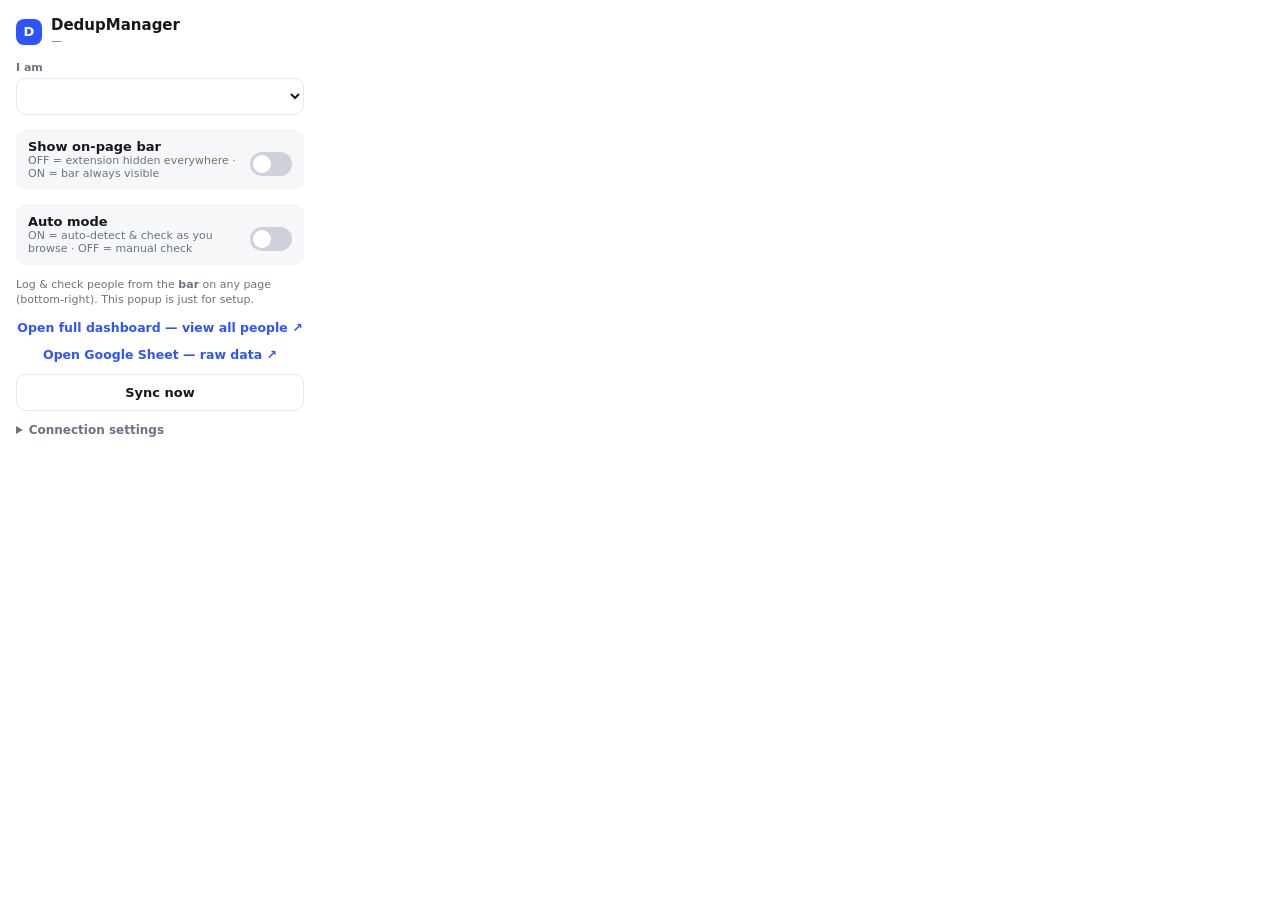
==== extension/popup.html @ a43bbcd6 "feat(extension): add "Open Google Sheet" link in popup The Sheet is the source of truth, so the popu" ====
<!DOCTYPE html>
<html>
<head>
<meta charset="utf-8">
<style>
  :root{--accent:#2f54ff;--line:#e6e8ec;--muted:#6b7280;--ink:#16181d}
  *{box-sizing:border-box}
  body{width:320px;margin:0;padding:16px;font-family:'Plus Jakarta Sans',system-ui,-apple-system,sans-serif;
    color:var(--ink);font-size:13px;background:#fff}
  .top{display:flex;align-items:center;gap:9px;margin-bottom:14px}
  .logo{width:26px;height:26px;border-radius:8px;background:var(--accent);color:#fff;
    display:grid;place-items:center;font-weight:800}
  h1{font-size:15px;margin:0;font-weight:800}
  .sync{font-size:11px;color:var(--muted)}
  label{display:block;font-weight:700;font-size:11px;color:var(--muted);margin:12px 0 4px}
  input,select{width:100%;font-family:inherit;font-size:13px;padding:9px 10px;
    border:1px solid var(--line);border-radius:9px;outline:none;background:#fff;color:var(--ink)}
  input:focus,select:focus{border-color:var(--accent);box-shadow:0 0 0 3px #eef1ff}
  .btn{width:100%;margin-top:12px;border:0;border-radius:9px;padding:10px;font-family:inherit;
    font-weight:700;font-size:13px;cursor:pointer;background:var(--accent);color:#fff}
  .btn.ghost{background:#fff;color:var(--ink);border:1px solid var(--line);margin-top:8px}
  .toggle{display:flex;align-items:center;justify-content:space-between;
    margin-top:14px;padding:10px 12px;background:#f6f7f9;border-radius:10px}
  .toggle b{font-size:13px}.toggle .d{font-size:11px;color:var(--muted)}
  .switch{position:relative;width:42px;height:24px;flex:none}
  .switch input{opacity:0;width:0;height:0}
  .slider{position:absolute;inset:0;background:#cdd2da;border-radius:20px;transition:.15s;cursor:pointer}
  .slider:before{content:"";position:absolute;width:18px;height:18px;left:3px;top:3px;background:#fff;border-radius:50%;transition:.15s}
  .switch input:checked+.slider{background:var(--accent)}
  .switch input:checked+.slider:before{transform:translateX(18px)}
  details{margin-top:12px}summary{font-size:12px;color:var(--muted);cursor:pointer;font-weight:700}
  .msg{font-size:12px;color:var(--muted);margin-top:8px;min-height:15px;font-weight:600}
  hr{border:0;border-top:1px solid var(--line);margin:14px 0}
  .row2{display:flex;gap:8px}.row2>div{flex:1}
  .hint{font-size:11px;color:var(--muted);margin-top:7px;line-height:1.4}
  .dashlink{display:block;text-align:center;margin:12px 0 4px;font-size:12.5px;font-weight:700;color:var(--accent);text-decoration:none}
  .dashlink:hover{text-decoration:underline}
  details#logDet{margin-top:14px;border:1px solid var(--line);border-radius:12px;padding:12px;background:#fbfbfd}
  details#logDet>summary{font-weight:800;color:var(--ink);font-size:13px;margin-bottom:4px}
</style>
</head>
<body>
  <div class="top">
    <div class="logo">D</div>
    <div style="flex:1"><h1>DedupManager</h1><div class="sync" id="sync">—</div></div>
  </div>

  <label>I am</label>
  <select id="me"></select>

  <div class="toggle">
    <div><b>Show on-page bar</b><div class="d">OFF = extension hidden everywhere · ON = bar always visible</div></div>
    <label class="switch"><input type="checkbox" id="enabled"><span class="slider"></span></label>
  </div>

  <div class="toggle" id="activeRow">
    <div><b>Auto mode</b><div class="d">ON = auto-detect &amp; check as you browse · OFF = manual check</div></div>
    <label class="switch"><input type="checkbox" id="active"><span class="slider"></span></label>
  </div>

  <div class="hint" style="margin-top:12px">Log &amp; check people from the <b>bar</b> on any page (bottom-right). This popup is just for setup.</div>

  <a id="openDash" target="_blank" class="dashlink">Open full dashboard — view all people ↗</a>
  <a id="openSheet" target="_blank" class="dashlink">Open Google Sheet — raw data ↗</a>

  <button class="btn ghost" id="syncBtn">Sync now</button>

  <details id="connDetails">
    <summary>Connection settings</summary>

    <label>Paste team config (easiest)</label>
    <input id="importStr" placeholder="paste the config string from your host…">
    <button class="btn" id="importBtn">Import config</button>

    <hr>

    <label>…or set manually — Apps Script URL (/exec)</label>
    <input id="apiUrl" placeholder="https://script.google.com/macros/s/…/exec">
    <label>Team API key</label>
    <input id="apiKey" type="password" placeholder="shared secret">
    <button class="btn ghost" id="saveCfg">Save connection</button>
    <button class="btn ghost" id="exportBtn">Copy shareable config</button>
  </details>

  <div class="msg" id="msg"></div>
  <script src="popup.js"></script>
</body>
</html>
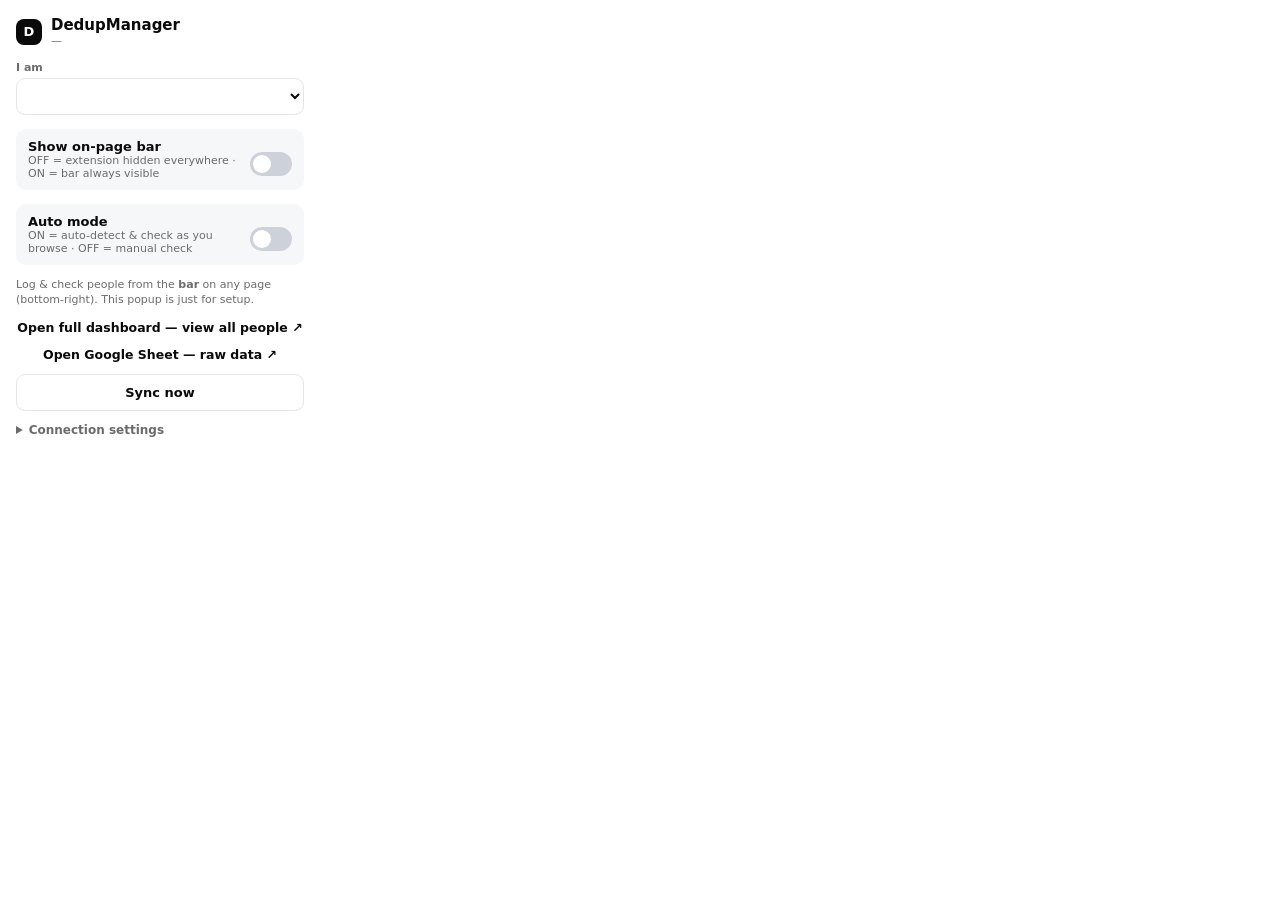
==== commit e0ab0fbd: "style(extension): make popup monochrome to match dashboard/bar Popup still used the old blue accent;" ====
--- a/extension/popup.html
+++ b/extension/popup.html
@@ -3,7 +3,7 @@
 <head>
 <meta charset="utf-8">
 <style>
-  :root{--accent:#2f54ff;--line:#e6e8ec;--muted:#6b7280;--ink:#16181d}
+  :root{--accent:#0a0a0a;--line:#e6e6e6;--muted:#6b6b6b;--ink:#0a0a0a}
   *{box-sizing:border-box}
   body{width:320px;margin:0;padding:16px;font-family:'Plus Jakarta Sans',system-ui,-apple-system,sans-serif;
     color:var(--ink);font-size:13px;background:#fff}
@@ -15,7 +15,7 @@
   label{display:block;font-weight:700;font-size:11px;color:var(--muted);margin:12px 0 4px}
   input,select{width:100%;font-family:inherit;font-size:13px;padding:9px 10px;
     border:1px solid var(--line);border-radius:9px;outline:none;background:#fff;color:var(--ink)}
-  input:focus,select:focus{border-color:var(--accent);box-shadow:0 0 0 3px #eef1ff}
+  input:focus,select:focus{border-color:var(--accent);box-shadow:0 0 0 3px rgba(10,10,10,.1)}
   .btn{width:100%;margin-top:12px;border:0;border-radius:9px;padding:10px;font-family:inherit;
     font-weight:700;font-size:13px;cursor:pointer;background:var(--accent);color:#fff}
   .btn.ghost{background:#fff;color:var(--ink);border:1px solid var(--line);margin-top:8px}
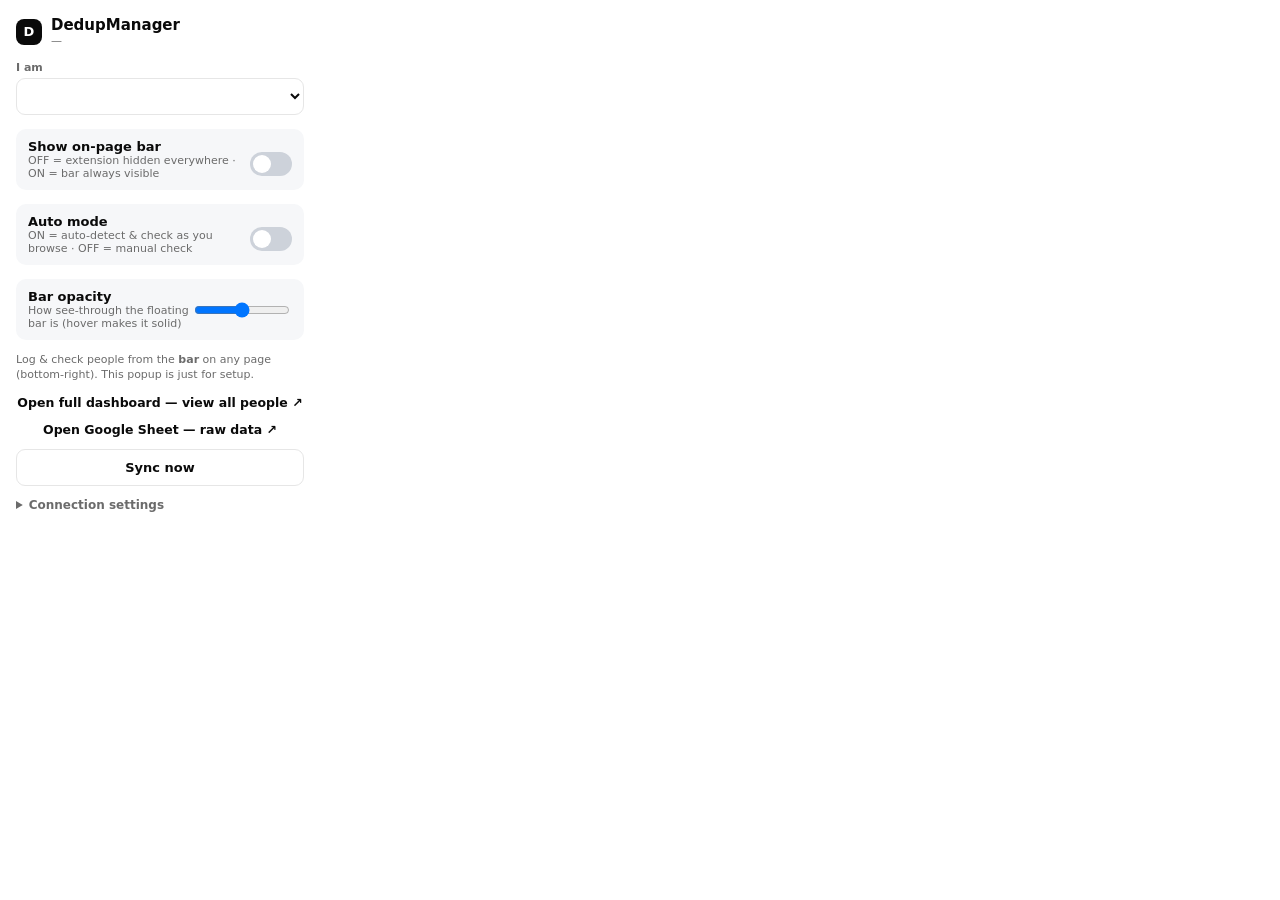
==== commit 6f4fc379: "feat(extension): draggable status-circle bar + opacity slider; tap header to minimize - Collapsed st" ====
--- a/extension/popup.html
+++ b/extension/popup.html
@@ -58,6 +58,11 @@
     <label class="switch"><input type="checkbox" id="active"><span class="slider"></span></label>
   </div>
 
+  <div class="toggle">
+    <div><b>Bar opacity</b><div class="d">How see-through the floating bar is (hover makes it solid)</div></div>
+    <input type="range" id="opacity" min="30" max="100" step="5" style="width:96px">
+  </div>
+
   <div class="hint" style="margin-top:12px">Log &amp; check people from the <b>bar</b> on any page (bottom-right). This popup is just for setup.</div>
 
   <a id="openDash" target="_blank" class="dashlink">Open full dashboard — view all people ↗</a>
